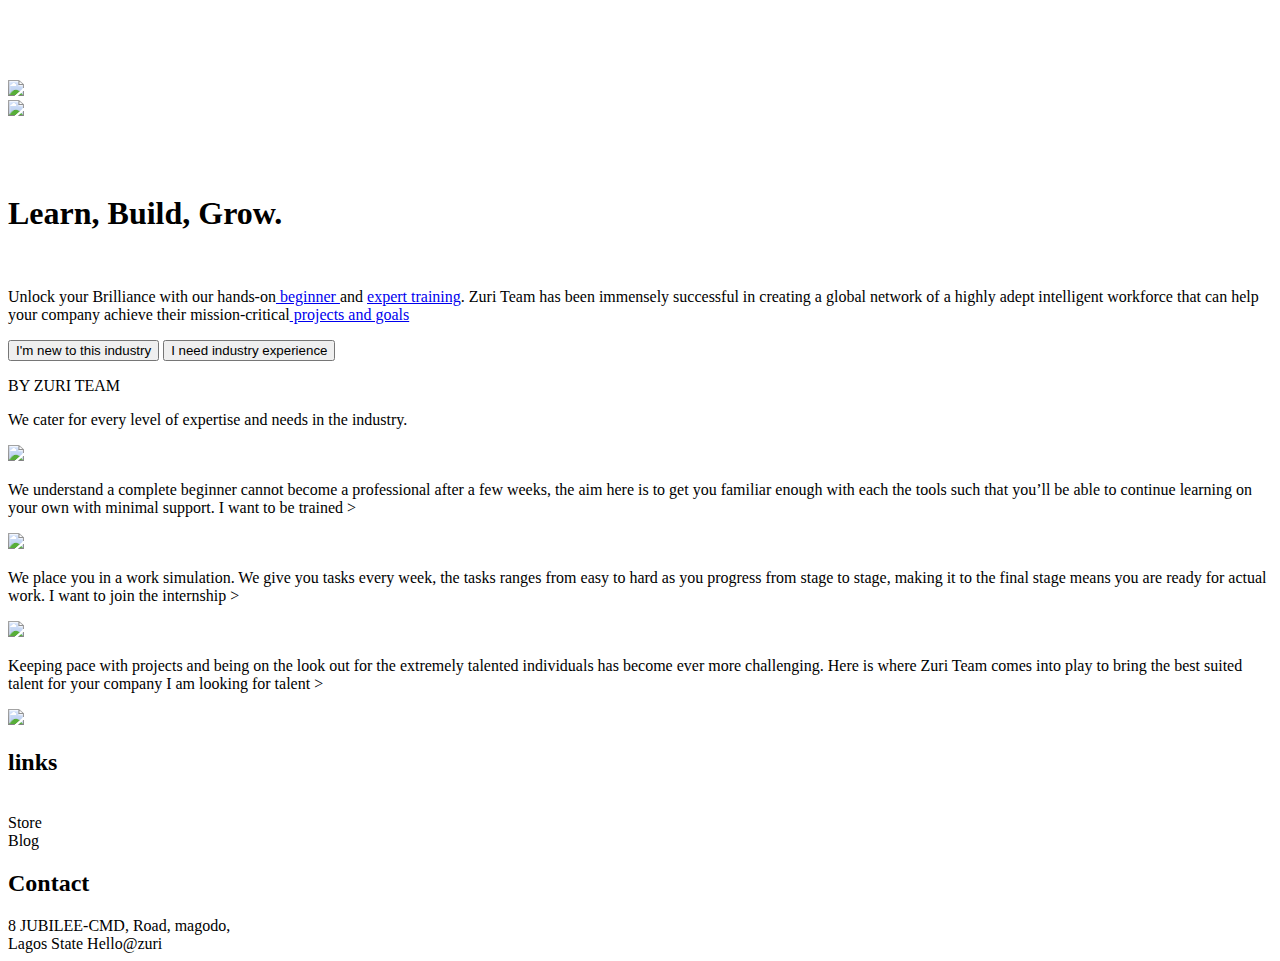
==== index.html @ de5fe723 "Create index.html" ====
<!DOCTYPE html>
<html>

<head>
  <meta charset="utf-8">
  <meta name="viewport" content="width=device-width">
  <title>replit</title>
  <link href="style.css" rel="stylesheet" type="text/css" />
</head>

<body>
  <script src="script.js"></script>
  <br>
  <br>
  <br>
  <br
<div class = "first">
<img src="IMG-20220803-WA0018.jpg">
  <div>
<img src="zuri-logo-full.svg">
  <br>
  <br>
  <br>
  <br>
  <h1>Learn, Build, Grow.</h1>
  <br>
 <p> Unlock your Brilliance with our hands-on<a href="beginner.html"> beginner </a>and <a href= "expert.html">expert training</a>. Zuri Team has been immensely successful in creating a global network of a highly adept intelligent workforce that can help your company achieve their mission-critical<a href= "goal.html"> projects and goals</a></p><div class = "div">
   <button class="link">I'm new to this industry</button>
  <button class="link">I need industry experience</button>
   </div>
</div>
</div>
<div>

  <p class="p">BY ZURI TEAM</p>
  <p>We cater for every level of
expertise and needs in the industry.</p>
</div>
<div>
<img src="zuri-training-img.svg">
  <p>
We understand a complete beginner cannot become a professional after a few weeks, the aim here is to get you familiar enough with each the tools such that you’ll be able to continue learning on your own with minimal support.

I want to be trained >
  </p>
</div>
  <div>
  <img src="zuri-internship-img.svg">
    
<p>We place you in a work simulation. We give you tasks every week, the tasks ranges from easy to hard as you progress from stage to stage, making it to the final stage means you are ready for actual work.

I want to join the internship >
</p>
  </div>
  <div>
  <img src="zuri-talent-img.svg">
  <p>
Keeping pace with projects and being on the look out for the extremely talented individuals has become ever more challenging. Here is where Zuri Team comes into play to bring the best suited talent for your company

I am looking for talent >
  </p>
</div>
  <img src="zuri-logo-full.svg">
  <div>
    <h2>links</h2>
    <br>
    Store 
    <br>
    Blog
  </div>
  <div>
    <h2>
      Contact 
    </h2>
    8 JUBILEE-CMD, Road, magodo, <br>Lagos State 
    Hello@zuri
  </div>
  <script src="https://replit.com/public/js/replit-badge.js" theme="blue" defer></script> 
</body>

</html>
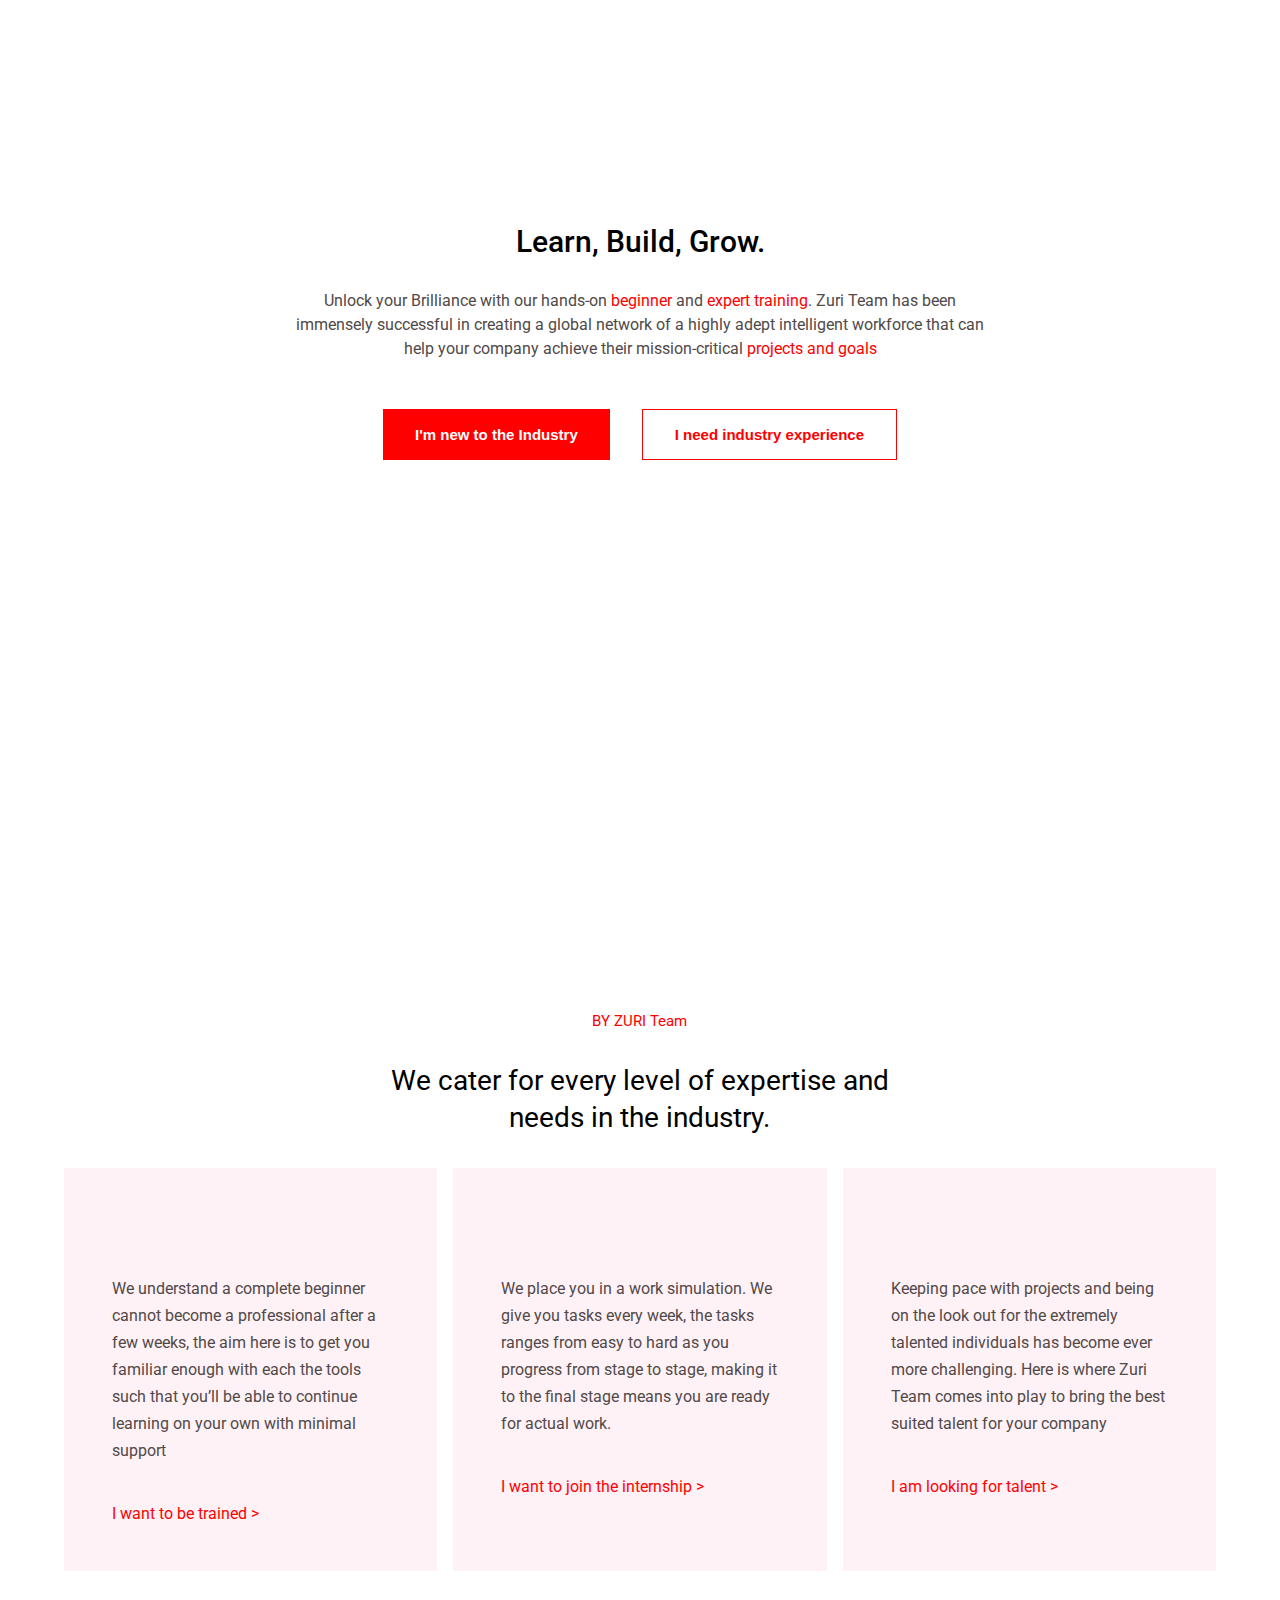
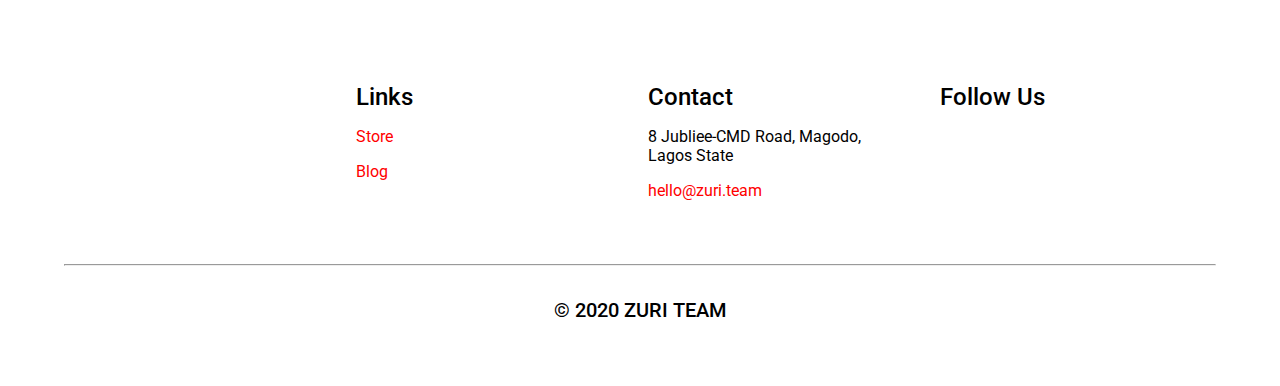
==== commit e0d14491: "Add files via upload" ====
--- a/index.html
+++ b/index.html
@@ -1,81 +1,84 @@
-<!DOCTYPE html>
-<html>
-
-<head>
-  <meta charset="utf-8">
-  <meta name="viewport" content="width=device-width">
-  <title>replit</title>
-  <link href="style.css" rel="stylesheet" type="text/css" />
-</head>
-
-<body>
-  <script src="script.js"></script>
-  <br>
-  <br>
-  <br>
-  <br
-<div class = "first">
-<img src="IMG-20220803-WA0018.jpg">
-  <div>
-<img src="zuri-logo-full.svg">
-  <br>
-  <br>
-  <br>
-  <br>
-  <h1>Learn, Build, Grow.</h1>
-  <br>
- <p> Unlock your Brilliance with our hands-on<a href="beginner.html"> beginner </a>and <a href= "expert.html">expert training</a>. Zuri Team has been immensely successful in creating a global network of a highly adept intelligent workforce that can help your company achieve their mission-critical<a href= "goal.html"> projects and goals</a></p><div class = "div">
-   <button class="link">I'm new to this industry</button>
-  <button class="link">I need industry experience</button>
-   </div>
-</div>
-</div>
-<div>
-
-  <p class="p">BY ZURI TEAM</p>
-  <p>We cater for every level of
-expertise and needs in the industry.</p>
-</div>
-<div>
-<img src="zuri-training-img.svg">
-  <p>
-We understand a complete beginner cannot become a professional after a few weeks, the aim here is to get you familiar enough with each the tools such that you’ll be able to continue learning on your own with minimal support.
-
-I want to be trained >
-  </p>
-</div>
-  <div>
-  <img src="zuri-internship-img.svg">
-    
-<p>We place you in a work simulation. We give you tasks every week, the tasks ranges from easy to hard as you progress from stage to stage, making it to the final stage means you are ready for actual work.
-
-I want to join the internship >
-</p>
-  </div>
-  <div>
-  <img src="zuri-talent-img.svg">
-  <p>
-Keeping pace with projects and being on the look out for the extremely talented individuals has become ever more challenging. Here is where Zuri Team comes into play to bring the best suited talent for your company
-
-I am looking for talent >
-  </p>
-</div>
-  <img src="zuri-logo-full.svg">
-  <div>
-    <h2>links</h2>
-    <br>
-    Store 
-    <br>
-    Blog
-  </div>
-  <div>
-    <h2>
-      Contact 
-    </h2>
-    8 JUBILEE-CMD, Road, magodo, <br>Lagos State 
-    Hello@zuri
-  </div>
-  <script src="https://replit.com/public/js/replit-badge.js" theme="blue" defer></script> 
-</body>
-
-</html>
+<!DOCTYPE html>
+<html lang="en">
+<head>
+    <meta charset="UTF-8">
+    <meta http-equiv="X-UA-Compatible" content="IE=edge">
+    <meta name="viewport" content="width=device-width, initial-scale=1.0">
+    <link rel="stylesheet" href="style.css">
+    <title>Zuri</title>
+</head>
+<body>
+    <section class="hero">
+        <div class="hero-container">
+            <div class="logo">
+                <img src="img/zuri-logo-full.svg" alt="">
+            </div>
+            <div class="hero-base">
+                <p class="title">Learn, Build, Grow.</p>
+                <p class="desc">Unlock your Brilliance with our hands-on <a href="">beginner</a> and <a href="">expert training</a>. Zuri Team has been immensely successful in creating a global network of a highly adept intelligent workforce that can help your company achieve their mission-critical <a href="">projects and goals</a></p>
+                <div class="hero-button">
+                    <button class="new">I'm new to the Industry</button>
+                    <button class="experience">I need industry experience</button>
+                </div>
+            </div>
+        </div>
+    </section>
+
+    <section class="services">
+        <div class="services-header">
+            <p class="service-zuri-header">BY ZURI Team</p>
+            <p class="cater">We cater for every level of expertise and needs in the industry.</p>
+        </div>
+
+        <div class="service-card">
+            <div class="service">
+                <img src="img/zuri-training-img.svg" alt="">
+                <p>We understand a complete beginner cannot become a professional after a few weeks, the aim here is to get you familiar enough with each the tools such that you’ll be able to continue learning on your own with minimal support</p>
+                <a href="">I want to be trained ></a>
+            </div>
+            <div class="service">
+                <img src="img/zuri-internship-img.svg" alt="">
+                <p>We place you in a work simulation. We give you tasks every week, the tasks ranges from easy to hard as you progress from stage to stage, making it to the final stage means you are ready for actual work.</p>
+                <a href="">I want to join the internship ></a>
+            </div>
+            <div class="service">
+                <img src="img/zuri-talent-img.svg" alt="">
+                <p>Keeping pace with projects and being on the look out for the extremely talented individuals has become ever more challenging. Here is where Zuri Team comes into play to bring the best suited talent for your company</p>
+                <a href="">I am looking for talent ></a>
+            </div>
+        </div>
+    </section>
+
+    <footer>
+        <div class="footer-up">
+            <img src="img/zuri-logo-full.svg" alt="">
+    
+            <div class="links">
+                <p class="footer-title">Links</p>
+                <a href="">Store</a>
+                <a href="">Blog</a>
+            </div>
+    
+            <div class="contact">
+                <p class="footer-title">Contact</p>
+                <p class="address">8 Jubliee-CMD Road, Magodo, <br> Lagos State</p>
+                <a href="mailto:hello@zuri.team">hello@zuri.team</a>
+            </div>
+    
+            <div class="socials">
+                <p class="footer-title">Follow Us</p>
+                <div class="social-img">
+                    <img src="img/fb.png" alt="">
+                    <img src="img/twitter.png" alt="">
+                    <img src="img/IG.png" alt="">
+                    <img src="img/in.png" alt="">
+                </div>
+            </div>
+        </div>
+
+        <hr>
+
+        <p class="credit">© 2020 ZURI TEAM</p>
+    </footer>
+</body>
+</html>--- a/style.css
+++ b/style.css
@@ -0,0 +1,475 @@
+@import url('https://fonts.googleapis.com/css2?family=Roboto:ital,wght@0,100;0,400;0,500;0,700;1,100;1,300;1,400;1,500;1,700;1,900&display=swap');
+
+* {
+    margin: 0;
+    padding: 0;
+    box-sizing: border-box;
+}
+
+body {
+    font-family: 'Roboto', sans-serif;
+}
+
+.hero {
+    /* background: #fff2f7; */
+    height: 100vh;
+    background-image: url(./img/IMG-20220803-WA0018.jpg);
+    background-size: cover;
+    background-position: center center;
+    background-repeat: no-repeat;
+}
+
+.hero-container {
+    padding: 6rem 0 0 0;
+}
+
+.logo {
+    width: 100%;
+    margin: auto;
+    display: flex;
+    justify-content: center;
+    padding: 4rem 0;
+}
+
+.hero-base {
+    width: 55%;
+    margin: 0 auto;
+    text-align: center;
+}
+
+.hero-base .title {
+    font-size: 30px;
+    font-weight: 500;
+    margin: 0 0 1.9rem 0;
+}
+
+.hero-base .desc {
+    margin-bottom: 3rem;
+    line-height: 24px;
+    color: #514949;
+}
+
+.hero-base .desc a {
+    color: red;
+    text-decoration: none;
+}
+
+.hero-button {
+    display: flex;
+    gap: 2rem;
+    justify-content: center;
+}
+
+.hero-button .new {
+    padding: 1rem 2rem;
+    background: red;
+    border: none;
+    font-size: 15px;
+    color: white;
+    font-weight: 600;
+}
+
+.hero-button .new:hover {
+    background: none;
+    border: 1px solid red;
+    color: red;
+}
+
+.hero-button .experience {
+    padding: 1rem 2rem;
+    background: none;
+    border: 1px solid red;
+    font-size: 15px;
+    color: red;
+    font-weight: 600;
+}
+
+.hero-button .experience:hover {
+    background: red;
+    border: none;
+    color: white;
+}
+
+.services {
+    margin: 7rem 0;
+}
+
+.services-header {
+    width: 33%;
+    margin: 0 auto;
+    text-align: center;
+}
+
+.service-zuri-header {
+    color: red;
+    font-size: 15px;
+}
+
+.cater {
+    font-size: 28px;
+    line-height: 37px;
+    margin: 2rem 0;
+}
+
+.service-card {
+    display: grid;
+    grid-template-columns: repeat(3, 1fr);
+    gap: 1rem;
+    width: 90%;
+    margin: 0 auto;
+}
+
+.service {
+    background: #fff2f7;
+    padding: 3rem;
+}
+
+.service p {
+    margin: 2.5rem 0;
+    line-height: 27px;
+    color: #514949;
+}
+
+.service a {
+    text-decoration: none;
+    color: red;
+}
+
+footer {
+    width: 90%;
+    margin: 3rem auto 0 auto;
+}
+
+.footer-title {
+    font-weight: 500;
+    margin: 0 0 1rem 0;
+}
+
+.footer-up {
+    display: grid;
+    grid-template-columns: repeat(4, 1fr);
+    gap: 1rem;
+}
+
+.links {
+    display: flex;
+    flex-direction: column;
+}
+
+.links a {
+    margin: 0 0 1rem 0;
+    color: red;
+    text-decoration: none;
+}
+
+.address {
+    margin: 0 0 1rem 0;
+}
+
+.contact a {
+    color: red;
+    text-decoration: none;
+}
+
+.social-img {
+    display: flex;
+    gap: 1rem;
+}
+
+.social-img img {
+    width: 20px;
+}
+
+footer hr {
+    margin: 4rem 0 2rem 0;
+}
+
+.credit {
+    margin: 0 0 4rem 0;
+    text-align: center;
+    font-weight: 500;
+    font-size: 20px;
+}
+
+
+@media only screen and (max-width: 600px) {
+    .logo {
+        padding: 1rem 0 4rem 0;
+    }
+
+    .hero-base {
+        width: 90%;
+        margin: 0 auto;
+    }
+
+    .hero-button {
+        gap: 1rem;
+        flex-direction: column;
+        width: 70%;
+        margin: 0 auto;
+    }
+
+    .services-header {
+        width: 90%;
+    }
+
+    .service-card {
+        grid-template-columns: 100%;
+    }
+
+    .footer-up {
+        display: flex;
+        flex-direction: column;
+        align-items: center;
+        gap: 2rem;
+        text-align: center;
+    }
+
+    .footer-title {
+        font-size: 24px;
+    }
+}
+
+@media only screen and (min-width: 600px) {
+    .logo {
+        padding: 1rem 0 4rem 0;
+    }
+
+    .hero-base {
+        width: 90%;
+        margin: 0 auto;
+    }
+
+    .hero-button {
+        gap: 1rem;
+        flex-direction: column;
+        width: 70%;
+        margin: 0 auto;
+    }
+
+    .services-header {
+        width: 90%;
+    }
+
+    .service-card {
+        grid-template-columns: 100%;
+    }
+
+    .footer-up {
+        display: flex;
+        flex-direction: column;
+        align-items: center;
+        gap: 2rem;
+        text-align: center;
+    }
+
+    .footer-title {
+        font-size: 24px;
+    }
+}
+
+@media only screen and (min-width: 768px) {
+    .logo {
+        padding: 4rem 0 4rem 0;
+    }
+
+    .hero-base {
+        width: 75%;
+    }
+
+    .hero-button {
+        gap: 1rem;
+        flex-direction: row;
+        width: 90%;
+        margin: 0 auto;
+    }
+
+    .services-header {
+        width: 60%;
+        margin: 0 auto 1rem auto;
+    }
+}
+
+@media only screen and (min-width: 992px) {
+    .hero-base {
+        width: 55%;
+        margin: 0 auto;
+    }
+
+    .service-card {
+        grid-template-columns: repeat(3, 1fr);
+    }
+
+    .footer-up {
+        display: grid;
+        grid-template-columns: repeat(4, 1fr);
+        justify-items: start;
+        text-align: left;
+        align-items: flex-start;
+    }
+}
+
+@media only screen and (min-width: 1200px) {
+    .hero {
+        /* background: #fff2f7; */
+        height: 100vh;
+    }
+    
+    .hero-container {
+        padding: 6rem 0 0 0;
+    }
+    
+    .logo {
+        width: 100%;
+        margin: auto;
+        display: flex;
+        justify-content: center;
+        padding: 4rem 0;
+    }
+    
+    .hero-base {
+        width: 55%;
+        margin: 0 auto;
+        text-align: center;
+    }
+    
+    .hero-base .title {
+        font-size: 30px;
+        font-weight: 500;
+        margin: 0 0 1.9rem 0;
+    }
+    
+    .hero-base .desc {
+        margin-bottom: 3rem;
+        line-height: 24px;
+    }
+    
+    .hero-base .desc a {
+        color: red;
+        text-decoration: none;
+    }
+    
+    .hero-button {
+        display: flex;
+        gap: 2rem;
+        justify-content: center;
+    }
+    
+    .hero-button .new {
+        padding: 1rem 2rem;
+        background: red;
+        border: none;
+        font-size: 15px;
+        color: white;
+        font-weight: 600;
+    }
+    
+    .hero-button .experience {
+        padding: 1rem 2rem;
+        background: none;
+        border: 1px solid red;
+        font-size: 15px;
+        color: red;
+        font-weight: 600;
+    }
+    
+    .services {
+        margin: 7rem 0;
+    }
+    
+    .services-header {
+        width: 43%;
+        margin: 0 auto;
+        text-align: center;
+    }
+    
+    .service-zuri-header {
+        color: red;
+        font-size: 15px;
+    }
+    
+    .cater {
+        font-size: 28px;
+        line-height: 37px;
+        margin: 2rem 0;
+    }
+    
+    .service-card {
+        display: grid;
+        grid-template-columns: repeat(3, 1fr);
+        gap: 1rem;
+        width: 90%;
+        margin: 0 auto;
+    }
+    
+    .service {
+        background: #fff2f7;
+        padding: 3rem;
+    }
+    
+    .service p {
+        margin: 2.5rem 0;
+        line-height: 27px;
+    }
+    
+    .service a {
+        text-decoration: none;
+        color: red;
+    }
+    
+    footer {
+        width: 90%;
+        margin: 3rem auto 0 auto;
+    }
+    
+    .footer-title {
+        font-weight: 500;
+        margin: 0 0 1rem 0;
+    }
+    
+    .footer-up {
+        display: grid;
+        grid-template-columns: repeat(4, 1fr);
+        gap: 1rem;
+    }
+    
+    .links {
+        display: flex;
+        flex-direction: column;
+    }
+    
+    .links a {
+        margin: 0 0 1rem 0;
+        color: red;
+        text-decoration: none;
+    }
+    
+    .address {
+        margin: 0 0 1rem 0;
+    }
+    
+    .contact a {
+        color: red;
+        text-decoration: none;
+    }
+    
+    .social-img {
+        display: flex;
+        gap: 1rem;
+    }
+    
+    .social-img img {
+        width: 20px;
+    }
+    
+    footer hr {
+        margin: 4rem 0 2rem 0;
+    }
+    
+    .credit {
+        margin: 0 0 4rem 0;
+        text-align: center;
+        font-weight: 500;
+        font-size: 20px;
+    }
+}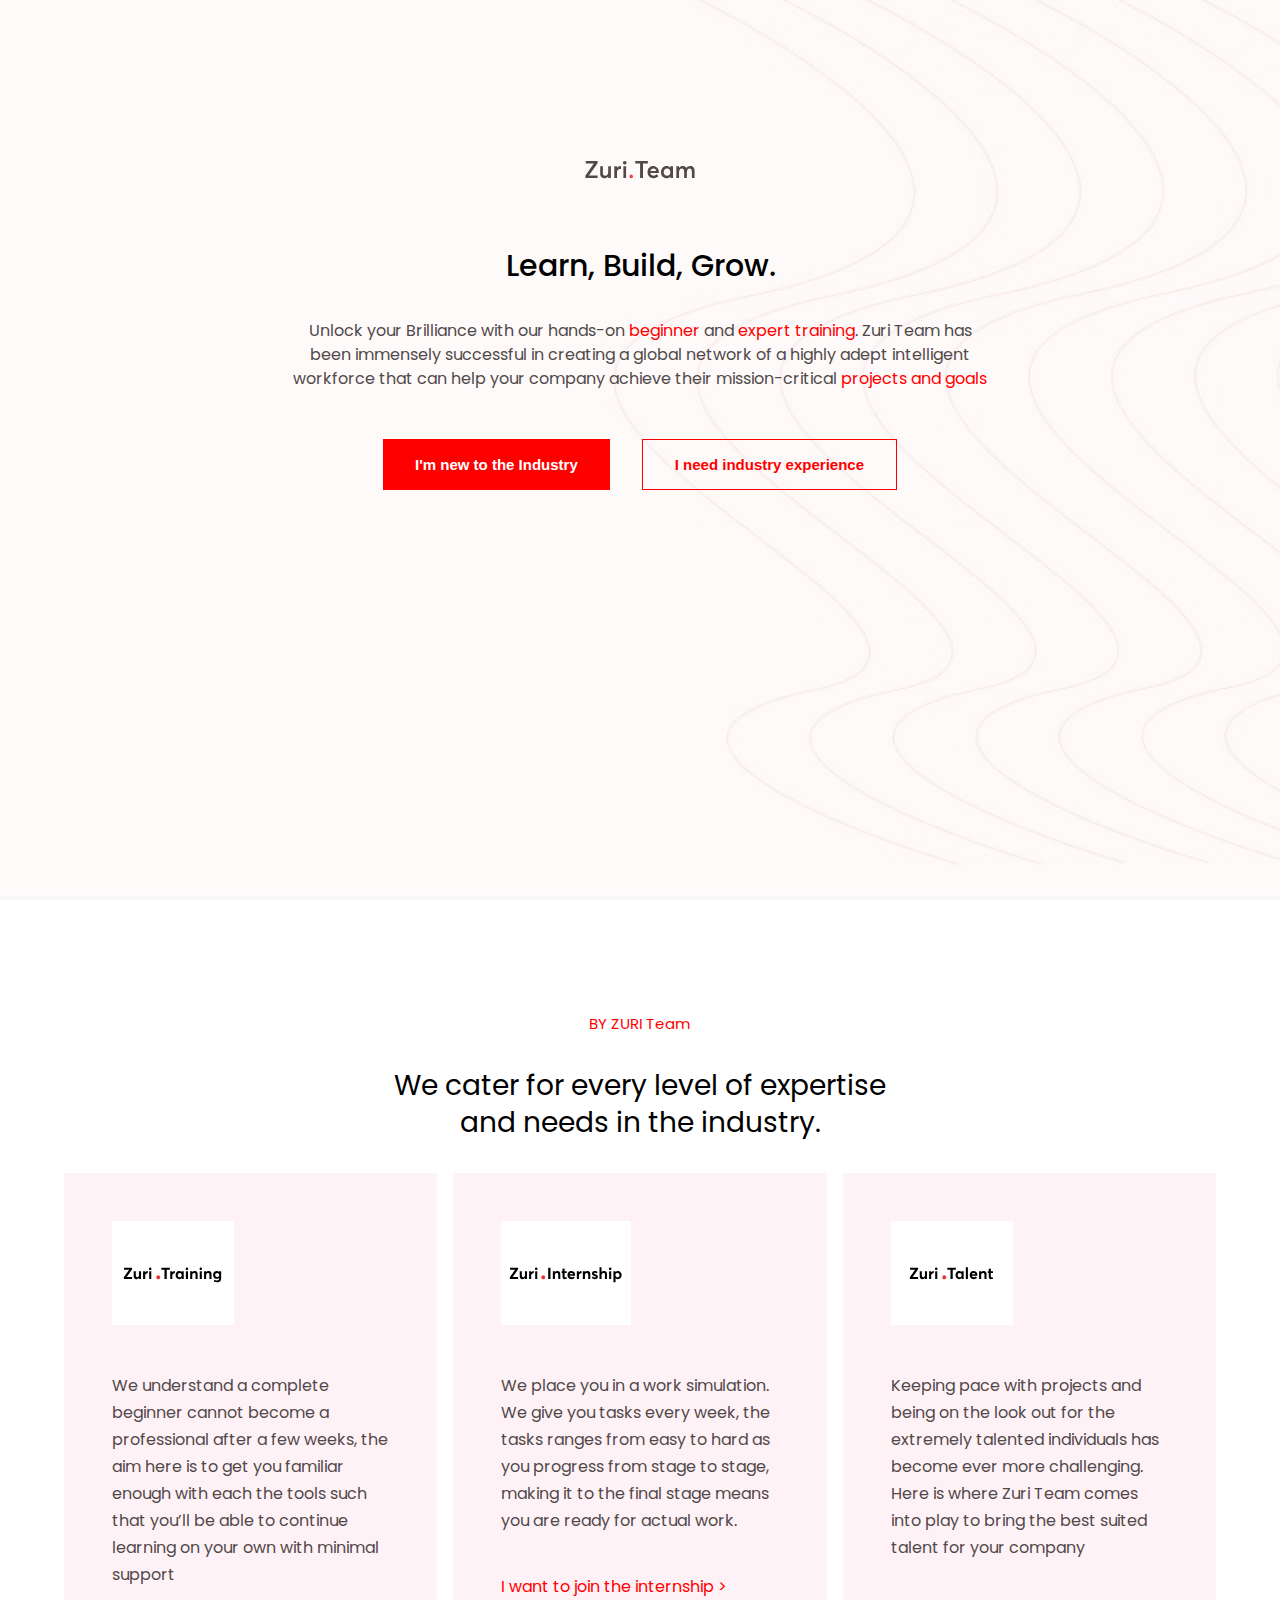
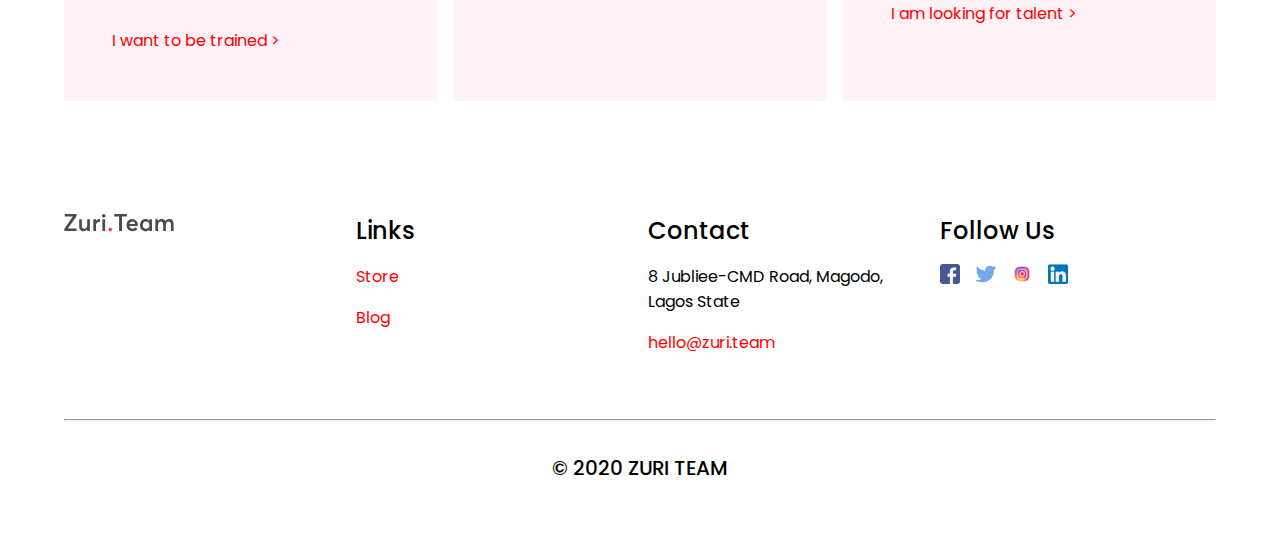
==== commit 2fb01044: "Update index.html" ====
--- a/index.html
+++ b/index.html
@@ -15,7 +15,7 @@
             </div>
             <div class="hero-base">
                 <p class="title">Learn, Build, Grow.</p>
-                <p class="desc">Unlock your Brilliance with our hands-on <a href="">beginner</a> and <a href="">expert training</a>. Zuri Team has been immensely successful in creating a global network of a highly adept intelligent workforce that can help your company achieve their mission-critical <a href="">projects and goals</a></p>
+                <p class="desc">Unlock your Brilliance with our hands-on <a href="">beginner</a> and <a href="expert.html">expert training</a>. Zuri Team has been immensely successful in creating a global network of a highly adept intelligent workforce that can help your company achieve their mission-critical <a href="">projects and goals</a></p>
                 <div class="hero-button">
                     <button class="new">I'm new to the Industry</button>
                     <button class="experience">I need industry experience</button>
@@ -81,4 +81,4 @@
         <p class="credit">© 2020 ZURI TEAM</p>
     </footer>
 </body>
-</html>+</html>
--- a/style.css
+++ b/style.css
@@ -1,4 +1,4 @@
-@import url('https://fonts.googleapis.com/css2?family=Roboto:ital,wght@0,100;0,400;0,500;0,700;1,100;1,300;1,400;1,500;1,700;1,900&display=swap');
+@import url('https://fonts.googleapis.com/css2?family=Poppins:ital,wght@0,100;0,200;0,400;0,500;0,600;0,700;0,800;0,900;1,100;1,300;1,400;1,500;1,600;1,700;1,800;1,900&display=swap');
 
 * {
     margin: 0;
@@ -7,7 +7,7 @@
 }
 
 body {
-    font-family: 'Roboto', sans-serif;
+    font-family: 'Poppins', sans-serif;
 }
 
 .hero {
@@ -120,7 +120,7 @@
 }
 
 .service {
-    background: #fff2f7;
+    background: #FFFAFA;
     padding: 3rem;
 }
 
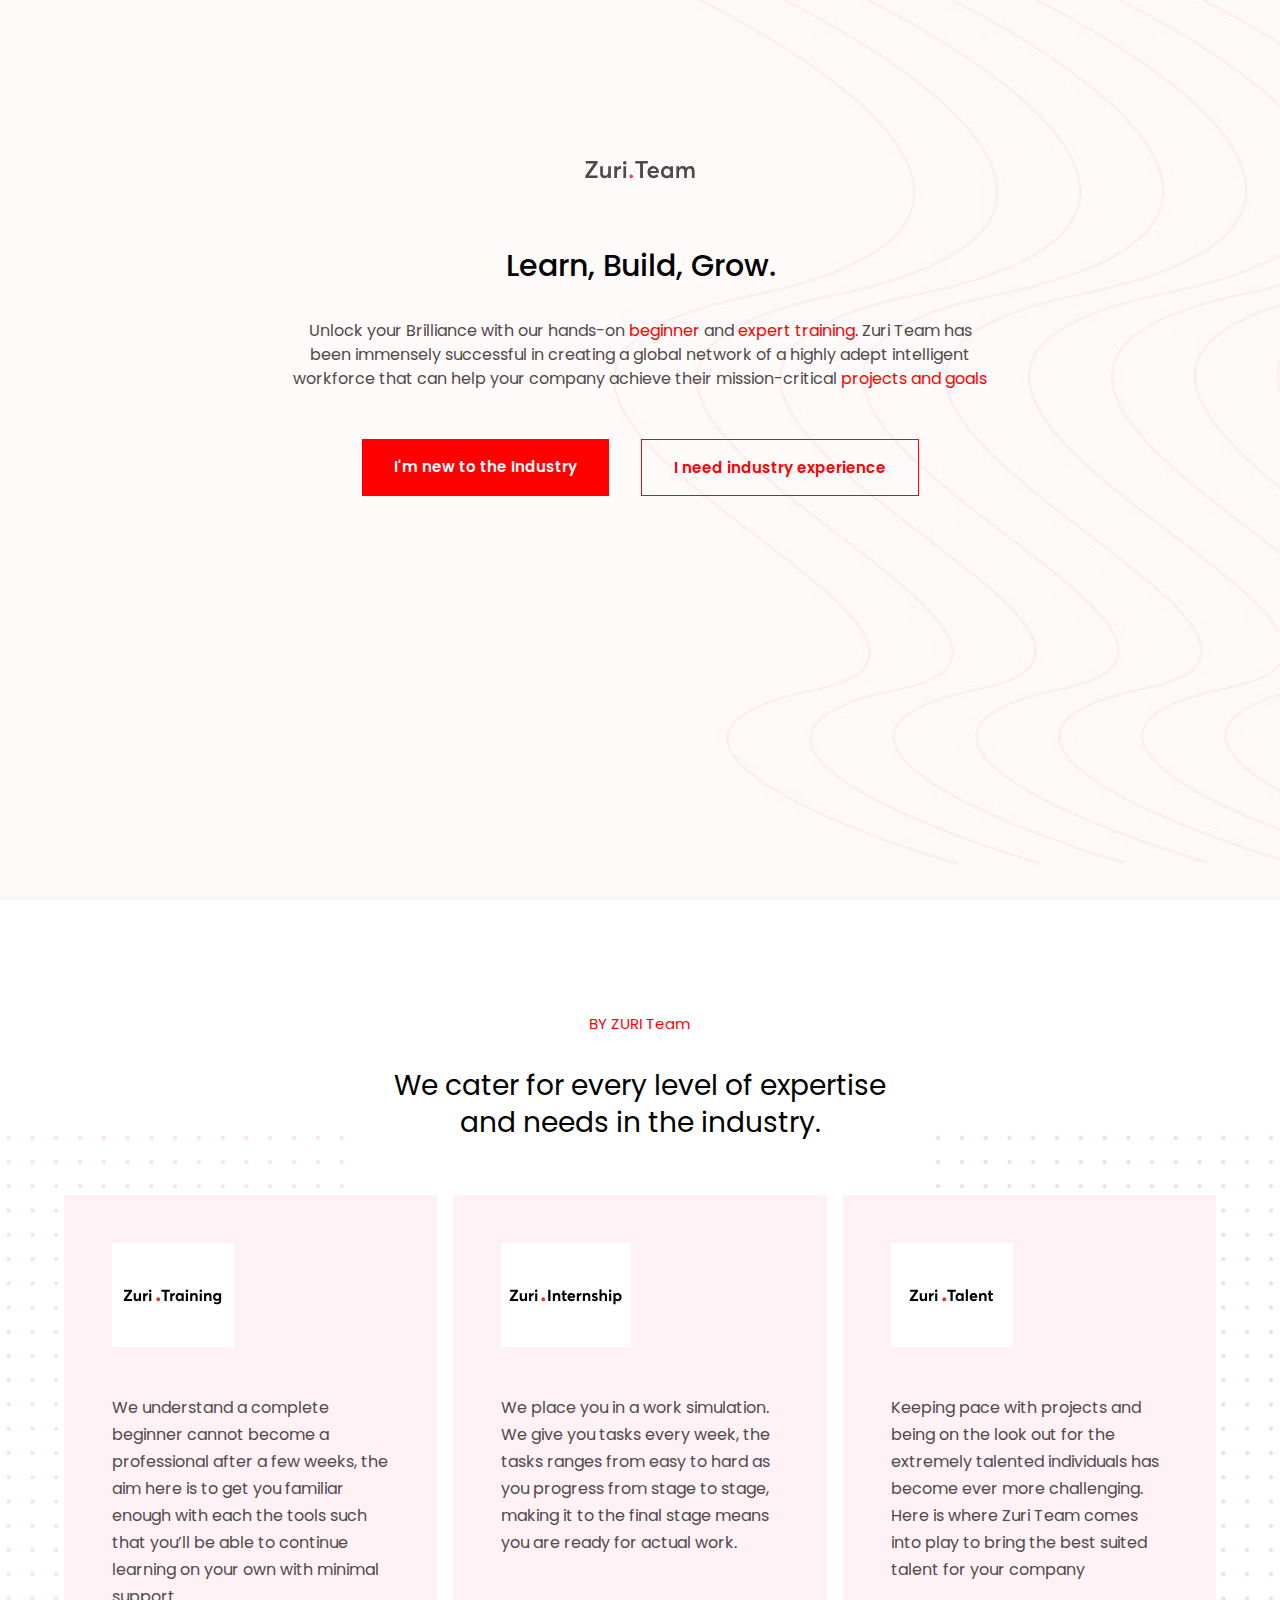
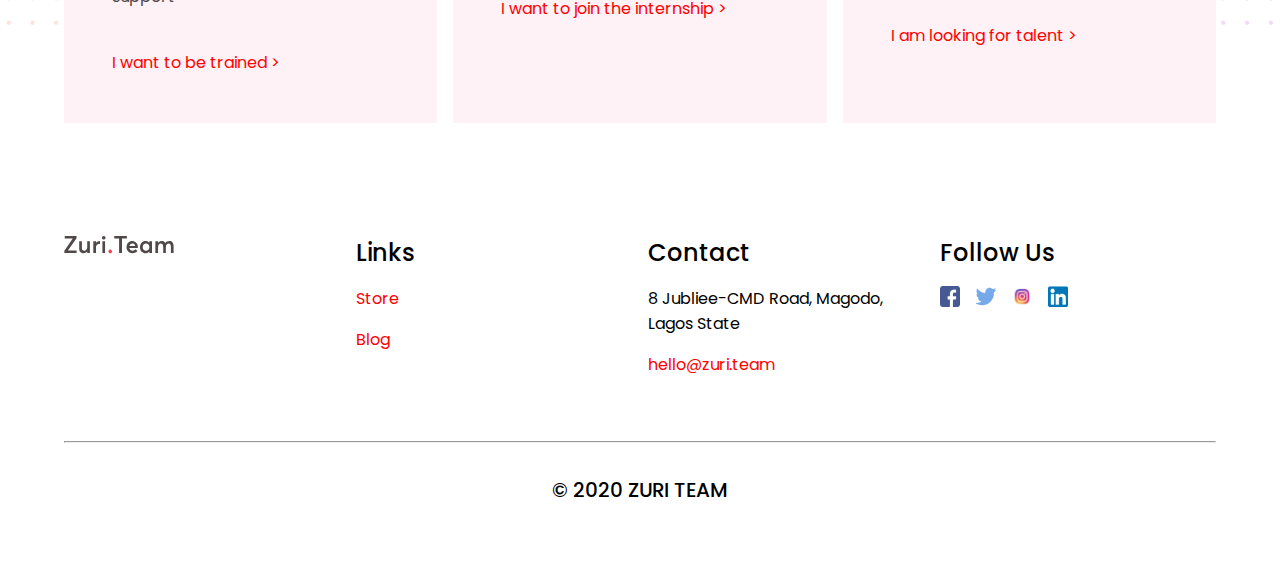
==== commit 678006ea: "Add files via upload" ====
--- a/index.html
+++ b/index.html
@@ -5,7 +5,7 @@
     <meta http-equiv="X-UA-Compatible" content="IE=edge">
     <meta name="viewport" content="width=device-width, initial-scale=1.0">
     <link rel="stylesheet" href="style.css">
-    <title>Zuri</title>
+    <title>Zuri.team</title>
 </head>
 <body>
     <section class="hero">
@@ -15,10 +15,10 @@
             </div>
             <div class="hero-base">
                 <p class="title">Learn, Build, Grow.</p>
-                <p class="desc">Unlock your Brilliance with our hands-on <a href="">beginner</a> and <a href="expert.html">expert training</a>. Zuri Team has been immensely successful in creating a global network of a highly adept intelligent workforce that can help your company achieve their mission-critical <a href="">projects and goals</a></p>
+                <p class="desc">Unlock your Brilliance with our hands-on <a href="beginner.html">beginner</a> and <a href="expert.html">expert training</a>. Zuri Team has been immensely successful in creating a global network of a highly adept intelligent workforce that can help your company achieve their mission-critical <a href="expert.html">projects and goals</a></p>
                 <div class="hero-button">
-                    <button class="new">I'm new to the Industry</button>
-                    <button class="experience">I need industry experience</button>
+                    <a href="beginner.html" class="new">I'm new to the Industry</a>
+                    <a href="expert.html" class="experience">I need industry experience</a></button>
                 </div>
             </div>
         </div>
@@ -35,6 +35,9 @@
                 <img src="img/zuri-training-img.svg" alt="">
                 <p>We understand a complete beginner cannot become a professional after a few weeks, the aim here is to get you familiar enough with each the tools such that you’ll be able to continue learning on your own with minimal support</p>
                 <a href="">I want to be trained ></a>
+                <div class="dot-img">
+                    <img src="img/dot.png" alt="" width="400px">
+                </div>
             </div>
             <div class="service">
                 <img src="img/zuri-internship-img.svg" alt="">
@@ -45,6 +48,9 @@
                 <img src="img/zuri-talent-img.svg" alt="">
                 <p>Keeping pace with projects and being on the look out for the extremely talented individuals has become ever more challenging. Here is where Zuri Team comes into play to bring the best suited talent for your company</p>
                 <a href="">I am looking for talent ></a>
+                <div class="dot-img-right">
+                    <img src="img/dot-purple.png" alt="" width="400px">
+                </div>
             </div>
         </div>
     </section>
@@ -81,4 +87,4 @@
         <p class="credit">© 2020 ZURI TEAM</p>
     </footer>
 </body>
-</html>
+</html>--- a/style.css
+++ b/style.css
@@ -61,6 +61,7 @@
 }
 
 .hero-button .new {
+    text-decoration: none;
     padding: 1rem 2rem;
     background: red;
     border: none;
@@ -76,6 +77,7 @@
 }
 
 .hero-button .experience {
+    text-decoration: none;
     padding: 1rem 2rem;
     background: none;
     border: 1px solid red;
@@ -109,6 +111,7 @@
     font-size: 28px;
     line-height: 37px;
     margin: 2rem 0;
+    padding-bottom: 1.4rem;
 }
 
 .service-card {
@@ -117,11 +120,27 @@
     gap: 1rem;
     width: 90%;
     margin: 0 auto;
+    position: relative;
+}
+
+.dot-img {
+    position: absolute;
+    left: -120px;
+    top: -60px;
+    z-index: -1;
+}
+
+.dot-img-right {
+    position: absolute;
+    right: -120px;
+    top: -60px;
+    z-index: -1;
 }
 
 .service {
     background: #FFFAFA;
     padding: 3rem;
+    width: 100%;
 }
 
 .service p {
@@ -215,6 +234,14 @@
 
     .service-card {
         grid-template-columns: 100%;
+    }
+
+    .dot-img {
+        display: none;
+    }
+
+    .dot-img-right {
+        display: none;
     }
 
     .footer-up {
@@ -255,6 +282,14 @@
         grid-template-columns: 100%;
     }
 
+    .dot-img {
+        display: none;
+    }
+
+    .dot-img-right {
+        display: none;
+    }
+
     .footer-up {
         display: flex;
         flex-direction: column;
@@ -298,6 +333,14 @@
 
     .service-card {
         grid-template-columns: repeat(3, 1fr);
+    }
+
+    .dot-img {
+        display: block;
+    }
+
+    .dot-img-right {
+        display: block;
     }
 
     .footer-up {
